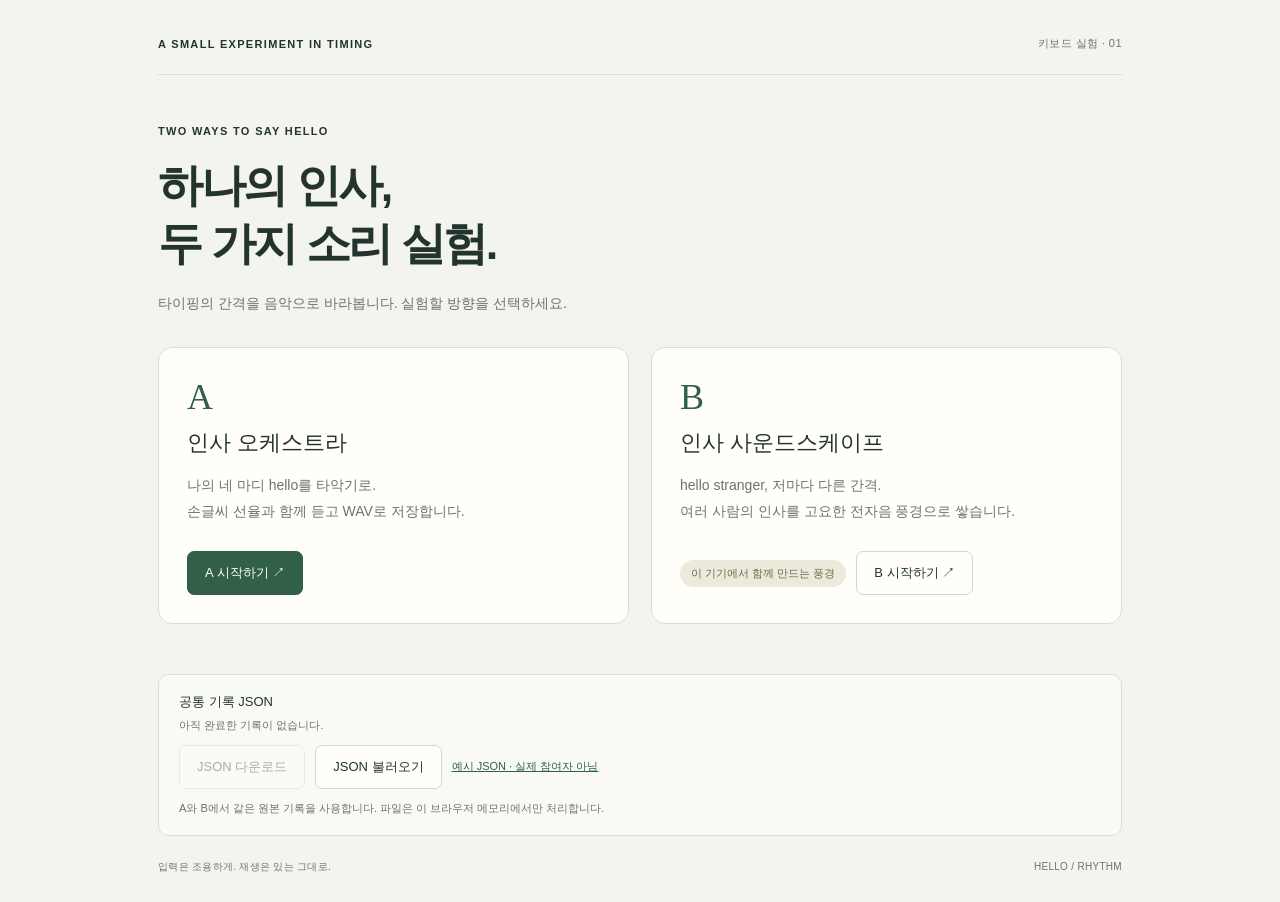
==== index.html @ 403a8f01 "feat: implement collective soundscape playback, visuals, and local collection" ====
<!doctype html>
<html lang="ko">
<head>
  <meta charset="utf-8">
  <meta name="viewport" content="width=device-width, initial-scale=1">
  <title>hello — 당신의 타이핑 리듬</title>
  <link rel="stylesheet" href="styles.css">
  <link rel="stylesheet" href="modes/soundscape.css">
  <script src="assets/drums/embedded.js" defer></script>
  <script src="common/typing.js" defer></script><script src="common/audio.js" defer></script><script src="common/recording.js" defer></script><script src="modes/orchestra-audio.js" defer></script>
  <script src="modes/orchestra-handwriting.js" defer></script>
  <script src="modes/orchestra-wav.js" defer></script><script src="modes/orchestra-data.js" defer></script>
  <script src="modes/orchestra.js" defer></script>
  <script src="modes/soundscape-data.js" defer></script>
  <script src="modes/soundscape-visual.js" defer></script>
  <script src="modes/soundscape-audio.js" defer></script>
  <script src="modes/soundscape.js" defer></script>
  <script src="app.js" defer></script>
</head>
<body>
  <main>
    <header><span class="eyebrow">A SMALL EXPERIMENT IN TIMING</span><span class="tag">키보드 실험 · 01</span></header>
    <nav id="mode-nav" hidden aria-label="실험 모드"><button id="nav-home" class="quiet">← 시작 화면</button><button id="nav-a">A · 인사 오케스트라</button><button id="nav-b">B · 인사 사운드스케이프</button></nav>
    <section id="mode-home" class="mode-home">
      <span class="eyebrow">TWO WAYS TO SAY HELLO</span>
      <h1>하나의 인사,<br>두 가지 소리 실험.</h1>
      <p>타이핑의 간격을 음악으로 바라봅니다. 실험할 방향을 선택하세요.</p>
      <div class="mode-cards">
        <article><span class="mode-letter">A</span><h2>인사 오케스트라</h2><p>나의 네 마디 hello를 타악기로.<br>손글씨 선율과 함께 듣고 WAV로 저장합니다.</p><button id="choose-a" class="primary">A 시작하기 ↗</button></article>
        <article><span class="mode-letter">B</span><h2>인사 사운드스케이프</h2><p>hello stranger, 저마다 다른 간격.<br>여러 사람의 인사를 고요한 전자음 풍경으로 쌓습니다.</p><span class="pending-badge">이 기기에서 함께 만드는 풍경</span><button id="choose-b">B 시작하기 ↗</button></article>
      </div>
    </section>
    <section class="record-tools" aria-label="공통 타이핑 기록 JSON">
      <div><strong>공통 기록 JSON</strong><span id="record-summary">아직 완료한 기록이 없습니다.</span></div>
      <div class="record-actions"><button id="save-json" disabled>JSON 다운로드</button><button id="load-json">JSON 불러오기</button><a href="examples/typing-example.json" download>예시 JSON · 실제 참여자 아님</a><input id="json-file" type="file" accept=".json,application/json" hidden></div>
      <p id="json-status" role="status">A와 B에서 같은 원본 기록을 사용합니다. 파일은 이 브라우저 메모리에서만 처리합니다.</p>
    </section>
    <div id="mode-a" hidden>
    <section class="intro">
      <h1>같은 hello,<br>당신만의 리듬.</h1>
      <p>hello → Enter를 네 번 입력해 주세요.<br>당신의 속도로 만든 네 마디를 이어 들어봅니다.</p>
    </section>
    <section class="experiment" aria-label="타이핑 리듬 기록과 재생">
      <div class="panel-top"><span>YOUR KEYSTROKES</span><span id="status" role="status">대기</span></div>
      <div id="input-zone" tabindex="-1" role="group" aria-label="hello 키보드 입력 영역" aria-describedby="hint feedback">
        <div id="word-scroll" tabindex="0" role="region" aria-label="타이핑 간격 시각화. 폭을 넘으면 좌우로 스크롤할 수 있습니다."><div id="letters" aria-label="0 / 4"><div class="bar-line"><span class="bar-number">01</span><div class="bar-word"><span class="letter">h</span><span class="letter">e</span><span class="letter">l</span><span class="letter">l</span><span class="letter">o</span></div></div><div class="bar-line"><span class="bar-number">02</span><div class="bar-word"><span class="letter">h</span><span class="letter">e</span><span class="letter">l</span><span class="letter">l</span><span class="letter">o</span></div></div><div class="bar-line"><span class="bar-number">03</span><div class="bar-word"><span class="letter">h</span><span class="letter">e</span><span class="letter">l</span><span class="letter">l</span><span class="letter">o</span></div></div><div class="bar-line"><span class="bar-number">04</span><div class="bar-word"><span class="letter">h</span><span class="letter">e</span><span class="letter">l</span><span class="letter">l</span><span class="letter">o</span></div></div></div></div>
        <span id="bar-progress" class="input-caption" role="status">1 / 4 마디 · 완료 0개</span>
        <span id="layout-caption" class="input-caption">입력 중에는 같은 간격으로, 네 마디 완료 후에는 당신의 간격으로.</span>
      </div>
      <p id="hint">영문 소문자 hello → Enter를 네 번 입력합니다. 각 마디의 o → Enter가 다음 마디까지의 간격이 됩니다.</p>
      <p id="feedback" aria-live="polite">준비되면 ‘입력 시작’을 눌러 주세요.</p>
      <div class="asset-info"><span id="sound-status" role="status">음원 준비 중…</span><button id="retry-sounds" hidden>음원 다시 불러오기</button><span id="font-status" role="status">폰트 준비 중…</span></div>
      <p class="instrument-key">h · 킥 <span>e · 스네어</span><span>l · 닫힌 하이햇</span><span>o · 톰</span></p>
      <div class="controls">
        <button id="start" class="primary">입력 시작 <span aria-hidden="true">↗</span></button>
        <button id="play" disabled>리듬만 듣기 <span aria-hidden="true">▷</span></button>
        <button id="add-handwriting" disabled>손글씨 선율 추가하기</button>
        <button id="stop" disabled>정지 <span aria-hidden="true">□</span></button>
        <button id="reset" class="quiet">다시 입력하기 <span aria-hidden="true">↺</span></button>
      </div>
      <section id="handwriting-panel" hidden aria-labelledby="handwriting-title">
        <div class="handwriting-heading"><h2 id="handwriting-title">손끝으로 그리는 선율</h2><button id="without-melody" class="quiet">선율 없이 돌아가기</button></div>
        <p class="handwriting-hint">위쪽은 높은 음, 아래쪽은 낮은 음입니다. 손글씨는 타이핑 리듬 길이에 맞춰 재생됩니다.</p>
        <canvas id="handwriting-canvas" aria-label="손글씨 입력 공간. 마우스나 터치패드로 드래그하세요.">손글씨 입력에는 Canvas를 지원하는 브라우저가 필요합니다.</canvas>
        <p id="handwriting-status" role="status">hello나 다른 인사말을 자유롭게 써 주세요. 문자 인식은 하지 않습니다.</p>
        <div class="handwriting-controls">
          <button id="finish-writing">쓰기 완료</button><button id="clear-writing">지우고 다시 쓰기</button>
          <button id="play-together" class="primary" disabled>함께 듣기 ▷</button><button id="stop-handwriting" disabled>정지 □</button>
          <label for="melody-volume">선율 음량 <input id="melody-volume" type="range" min="0" max="100" value="47"><output id="melody-volume-value" for="melody-volume">47%</output></label>
        </div>
      </section>
      <section id="export-panel" hidden aria-labelledby="export-title">
        <h2 id="export-title">WAV로 저장하기</h2>
        <p class="export-hint">44.1kHz · 16bit PCM WAV. 완료한 손글씨 선율이 있으면 함께 포함합니다. 다운로드 후 음악 생성 서비스에 직접 업로드하세요.</p>
        <div class="export-options">
          <div><button id="download-original" disabled>원본 WAV 다운로드</button><span id="original-estimate"></span></div>
          <div><button id="download-repeated" disabled>반복 WAV 다운로드</button><span id="repeated-estimate"></span></div>
        </div>
        <p id="export-status" role="status">입력 완료 후 WAV로 저장할 수 있습니다.</p>
      </section>
      <div id="results" hidden>
        <div class="result-heading"><span>마디별 입력 간격 · ms</span><span>네 마디 루프 <strong id="total"></strong></span></div>
        <div class="table-scroll"><table><thead><tr><th>마디</th><th>h → e</th><th>e → l</th><th>l → l</th><th>l → o</th><th>o → Enter</th><th>마디 길이</th></tr></thead><tbody id="bar-metrics"></tbody></table></div>
      </div>
    </section>
    </div>
    <section id="mode-b" hidden class="soundscape-entry" aria-labelledby="b-title">
      <span class="eyebrow">B / A COLLECTIVE GREETING</span><h1 id="b-title">인사 사운드스케이프</h1>
      <p>같은 인사, 서로 다른 간격. 한 사람씩 입력하고 풍경에 보태 주세요.<br>입력은 조용하게 기록합니다. 공백도 당신의 리듬입니다.</p>
      <section class="b-input-panel" aria-label="인사 입력">
        <div id="b-input-zone" tabindex="-1" role="group" aria-label="hello stranger 키보드 입력" aria-describedby="b-draft-status b-feedback"><div id="b-input-letters" aria-label="hello stranger">hello stranger</div></div>
        <p id="b-draft-status" role="status">영문 소문자 입력 모드로 준비해 주세요.</p>
        <div class="b-actions"><button id="b-input-start" class="primary">인사 입력하기</button><button id="b-reset">다시 입력하기</button><button id="b-submit" disabled>풍경에 보태기</button></div>
        <div id="b-preview" hidden aria-label="나의 입력 미리보기"></div>
      </section>
      <p id="b-feedback" role="status">한 기기에서 차례로 참여합니다. 최대 20개의 기록을 이 브라우저에 저장합니다.</p>
      <div class="b-toolbar">
        <div class="b-actions" aria-label="시각화 선택"><button id="b-spacing" aria-pressed="true">자간</button><button id="b-morse" aria-pressed="false">모스</button></div>
        <div class="b-actions"><button id="b-sound-start" class="primary" disabled>전체 듣기 · 사운드 시작</button><button id="b-stop" disabled>정지</button><label>마스터 음량 <input id="b-volume" type="range" min="0" max="1" step=".01" value=".5"></label><span id="b-playing" role="status">정지</span></div>
      </div>
      <div class="b-collection-heading"><h2 id="b-record-count">0 / 20개 기록</h2><span>오래된 인사도 풍경 안에 남습니다.</span></div>
      <ul id="b-records" aria-label="누적된 사람별 인사 기록"></ul>
      <div class="b-storage b-actions"><label>시험할 예시 수 <select id="b-example-count"><option>1</option><option>5</option><option selected>10</option><option>20</option></select></label><button id="b-examples">예시 기록 불러오기</button><button id="b-download" disabled>전체 기록 JSON 다운로드</button><button id="b-upload">전체 기록 JSON 불러오기</button><input id="b-json-file" type="file" accept=".json,application/json" hidden><button id="b-clear" class="quiet">전체 기록 삭제</button></div>
      <p class="handwriting-hint">예시는 실제 참여 기록이 아닙니다. JSON 불러오기는 기존 기록에 추가하며 같은 ID는 중복하지 않습니다.<br>새로고침 후 기록은 복원되며 소리는 자동 재생하지 않습니다. 모스는 정확한 문자 부호에 타이핑 간격을 더한 시각화입니다.</p>
    </section>
    <footer><span>입력은 조용하게. 재생은 있는 그대로.</span><span>HELLO / RHYTHM</span></footer>
  </main>
</body>
</html>
---- styles.css ----
@font-face { font-family: "Bodoni Moda"; src: url("assets/fonts/BodoniModa.ttf") format("truetype"); font-style: normal; font-weight: 400 900; font-display: swap; }
:root { color-scheme: light; --ink: #23342e; --muted: #69756e; --line: #d8dfd6; --green: #315f47; }
* { box-sizing: border-box; }
body { margin: 0; background: #f3f4ed; color: var(--ink); font-family: "Segoe UI", "Malgun Gothic", sans-serif; }
main { max-width: 1060px; margin: 0 auto; padding: 36px 48px 28px; }
[hidden] { display: none !important; }
.mode-home { padding: 46px 0 26px; }
.mode-home h1 { margin: 18px 0; }
.mode-home > p, .mode-cards p, .soundscape-entry p { color: var(--muted); font-size: 14px; line-height: 1.9; }
.mode-cards { display: grid; grid-template-columns: 1fr 1fr; gap: 22px; margin-top: 30px; }
.mode-cards article { background: #fffef9; border: 1px solid var(--line); border-radius: 14px; padding: 28px; }
.mode-letter { font-family: Georgia, serif; font-size: 36px; color: var(--green); }
.mode-cards h2 { margin: 10px 0; font-size: 22px; font-weight: 500; }
.mode-cards button { margin-top: 12px; }
.pending-badge { display: inline-block; background: #ece9dd; color: #726748; border-radius: 20px; padding: 6px 11px; font-size: 11px; margin-right: 10px; }
#mode-nav { margin-top: 20px; }
#mode-nav button { margin-right: 6px; }
#mode-nav [aria-current="page"] { background: var(--green); color: white; }
.record-tools { border: 1px solid var(--line); border-radius: 10px; padding: 17px 20px; margin-top: 24px; background: #f9faf4; }
.record-tools strong { font-size: 13px; font-weight: 500; }
#record-summary { display: block; font-size: 11px; color: var(--muted); margin-top: 7px; overflow-wrap: anywhere; }
.record-actions { display: flex; flex-wrap: wrap; align-items: center; gap: 10px; margin-top: 12px; }
.record-actions a { color: var(--green); font-size: 11px; }
#json-status { font-size: 11px; line-height: 1.7; color: var(--muted); margin: 10px 0 0; }
.soundscape-entry { padding: 44px 0; }
.soundscape-entry h1 { margin: 20px 0; font-size: 36px; }
.soundscape-entry h2 { font-size: 16px; font-weight: 500; margin-top: 30px; }
#b-records { padding-left: 20px; font-size: 12px; line-height: 2; overflow-wrap: anywhere; }
@media (max-width: 700px) { .mode-cards { grid-template-columns: 1fr; } }
header, footer { display: flex; justify-content: space-between; gap: 20px; align-items: center; }
header { padding-bottom: 23px; border-bottom: 1px solid var(--line); }
.eyebrow, .tag, footer { font-size: 11px; letter-spacing: .12em; }
.eyebrow { font-weight: 700; }.tag { color: var(--muted); letter-spacing: .04em; }
.intro { display: flex; align-items: flex-end; justify-content: space-between; gap: 30px; padding: 39px 0 32px; }
h1 { font-size: clamp(32px, 4vw, 45px); line-height: 1.28; letter-spacing: -.055em; margin: 0; font-weight: 650; }
.intro p { color: var(--muted); font-size: 14px; line-height: 1.9; margin: 0 0 3px; }
.experiment { background: #fffef9; border: 1px solid var(--line); border-radius: 15px; padding: 25px 32px; box-shadow: 0 8px 30px #26362905; }
.panel-top { display: flex; justify-content: space-between; align-items: center; font-size: 10px; letter-spacing: .13em; color: var(--muted); }
#status { font-size: 12px; letter-spacing: 0; color: var(--green); padding: 6px 12px; border-radius: 30px; background: #eaf0e6; }
#input-zone { text-align: center; border: 1px solid transparent; border-radius: 10px; padding: 22px 0 18px; margin: 12px 0; }
#input-zone:focus { outline: 2px solid #60886a; outline-offset: 3px; }
#word-scroll { max-width: 100%; overflow-x: auto; padding: 0 5px 12px; scrollbar-color: #a7b7a1 transparent; }
#word-scroll:focus-visible { outline: 1px solid #60886a; outline-offset: -1px; }
#letters { width: max-content; margin: 0 auto; padding: 4px 0; }
.bar-line { display: flex; align-items: center; gap: 24px; }
.bar-number { font-size: 10px; color: var(--muted); width: 20px; flex: 0 0 auto; }
.bar-word { display: flex; align-items: baseline; }
#letters .letter { font-family: "Bodoni Moda", Georgia, "Times New Roman", serif; font-size: 76px; font-weight: 500; font-optical-sizing: none; font-variation-settings: "opsz" 96; font-synthesis: none; line-height: 1.25; flex: 0 0 auto; color: #c8cec3; }
#letters .letter.recorded { color: var(--green); }
#letters .letter.sounding { color: #bb4d27; }
.table-scroll { overflow-x: auto; margin-top: 12px; }
table { border-collapse: collapse; width: 100%; min-width: 580px; font-size: 12px; font-variant-numeric: tabular-nums; }
th, td { text-align: right; padding: 9px 10px; border-bottom: 1px solid var(--line); }
th { color: var(--muted); font-size: 10px; font-weight: 500; }
th:first-child, td:first-child { text-align: left; }
.asset-info { display: flex; justify-content: center; align-items: center; flex-wrap: wrap; gap: 12px; font-size: 11px; color: var(--muted); margin: 13px 0; overflow-wrap: anywhere; }
.asset-info button { padding: 5px 9px; font-size: 11px; }
.instrument-key { margin: 18px 0 0; text-align: center; font-size: 11px; color: var(--muted); }
.instrument-key span { margin-left: 18px; }
.input-caption { display: block; margin-top: 20px; font-size: 11px; color: var(--muted); letter-spacing: .09em; }
#hint, #feedback { text-align: center; font-size: 12px; line-height: 1.6; margin: 6px 0; }
#hint { color: var(--muted); }#feedback { min-height: 20px; color: var(--green); }
.controls { display: flex; justify-content: center; gap: 9px; margin-top: 22px; }
button { border: 1px solid #cfd8cc; background: #fffef9; color: var(--ink); border-radius: 7px; padding: 12px 17px; font: inherit; font-size: 13px; cursor: pointer; }
button span { margin-left: 12px; }button.primary { background: var(--green); color: white; border-color: var(--green); }
button.quiet { border-color: transparent; color: var(--muted); }
button:hover:enabled { filter: brightness(.94); }button:disabled { opacity: .38; cursor: default; }
button:focus-visible { outline: 2px solid #60886a; outline-offset: 3px; }
#handwriting-panel { border-top: 1px solid var(--line); margin-top: 24px; padding-top: 18px; }
.handwriting-heading { display: flex; justify-content: space-between; align-items: center; gap: 16px; }
.handwriting-heading h2 { font-size: 18px; font-weight: 500; margin: 0; }
.handwriting-hint, #handwriting-status { font-size: 12px; color: var(--muted); line-height: 1.7; }
#handwriting-status { min-height: 22px; color: var(--green); }
#handwriting-canvas { display: block; width: 100%; height: 300px; background: #f7f8f1; border: 1px solid var(--line); border-radius: 8px; touch-action: none; cursor: crosshair; }
.handwriting-controls { display: flex; align-items: center; flex-wrap: wrap; gap: 10px; }
.handwriting-controls label { display: flex; align-items: center; gap: 8px; font-size: 12px; color: var(--muted); }
#melody-volume { width: 100px; accent-color: var(--green); }
#export-panel { border-top: 1px solid var(--line); margin-top: 24px; padding-top: 18px; }
#export-panel h2 { font-size: 18px; font-weight: 500; margin: 0; }
.export-hint, #export-status { font-size: 12px; line-height: 1.7; color: var(--muted); }
.export-options { display: flex; flex-wrap: wrap; gap: 20px; margin-top: 15px; }
.export-options > div { flex: 1; min-width: 250px; }
.export-options span { display: block; font-size: 11px; line-height: 1.8; color: var(--muted); margin-top: 9px; }
#results { border-top: 1px solid var(--line); margin-top: 27px; padding-top: 19px; }
.result-heading { display: flex; justify-content: space-between; font-size: 11px; color: var(--muted); }
.metrics { display: grid; grid-template-columns: repeat(4, 1fr) 1.5fr 1.3fr; margin-top: 16px; }
.metrics > div { border-right: 1px solid var(--line); padding-left: 20px; }.metrics > div:first-child { padding-left: 0; }.metrics > div:last-child { border: 0; }
.metrics span { display: block; color: var(--muted); font-size: 11px; }.metrics strong { display: block; margin-top: 7px; font-size: 19px; font-weight: 500; font-variant-numeric: tabular-nums; }
.metrics strong small { font-size: 10px; color: var(--muted); margin-left: 3px; }
footer { margin-top: 24px; color: var(--muted); font-size: 10px; letter-spacing: .03em; }
@media (max-width: 700px) { main { padding: 24px 20px; }.intro { display: block; }.intro p { margin-top: 20px; }.experiment { padding: 20px 16px; }.controls { flex-wrap: wrap; }.metrics > div { padding-left: 9px; }.metrics strong { font-size: 14px; }.tag { display: none; } }
---- modes/soundscape.css ----
.soundscape-entry > p { line-height:1.9; }
.b-input-panel { background:#fffef9; border:1px solid var(--line); border-radius:14px; padding:28px; margin-top:34px; }
#b-input-zone { overflow-x:auto; padding:26px 8px; border-radius:6px; }
#b-input-zone:focus { outline:1px solid #779383; outline-offset:4px; }
#b-input-letters { white-space:nowrap; font-family:'Bodoni Moda',Georgia,serif; font-size:50px; color:#9a9e96; letter-spacing:3px; width:max-content; }
#b-input-letters .b-entered { color:var(--green); }
#b-draft-status, #b-feedback { font-size:12px; line-height:1.8; }
#b-feedback { min-height:24px; color:var(--green); margin:20px 0 30px; }
.b-actions { display:flex; align-items:center; flex-wrap:wrap; gap:9px; }
.b-actions label { display:flex; align-items:center; gap:10px; font-size:12px; color:var(--muted); }
.b-actions input[type=range] { width:90px; accent-color:var(--green); }
.b-actions select { padding:7px; font:inherit; border:1px solid var(--line); border-radius:5px; background:#fffef9; }
.b-toolbar { display:flex; justify-content:space-between; gap:18px; flex-wrap:wrap; padding:24px 0; border-top:1px solid var(--line); border-bottom:1px solid var(--line); }
.b-actions button[aria-pressed=true] { background:var(--green);color:#fff; }
#b-playing { color:var(--muted);font-size:12px; }
.b-collection-heading { display:flex;align-items:center;justify-content:space-between;gap:15px;margin:26px 0 12px; }
.b-collection-heading h2 { font-size:18px;font-weight:500; }
.b-collection-heading > span { font-size:11px;color:var(--muted); }
#b-records { list-style:none;padding:0;margin:0;border-radius:12px;overflow:hidden;background:#fffef9;border:1px solid var(--line); }
#b-records:empty { min-height:80px; }
.b-record { padding:20px 24px;border-bottom:1px solid var(--line); }
.b-record:last-child { border:0; }
.b-record-heading { display:flex;align-items:center;gap:10px;color:var(--muted);font-size:11px;margin-bottom:12px; }
.b-record-heading > span { flex:1; }
.b-record-heading button { font-size:11px;padding:6px 9px;background:transparent; }
.b-phrase { display:flex;align-items:center;overflow-x:auto;white-space:nowrap;padding:15px 0 24px; }
.b-phrase > span { flex-shrink:0; }
.b-spacing { font:500 42px/1.4 'Bodoni Moda',Georgia,serif;font-optical-sizing:none;font-variation-settings:'opsz' 96; }
.b-letter { opacity:var(--age-opacity,1);color:var(--green); }
.b-space { display:inline-block;width:.28em; }
.b-sounding { opacity:1!important;color:#c67f26!important; }
.b-storage { margin-top:26px; }
#b-preview { margin-top:20px;padding:0 12px;overflow-x:auto; }
#b-preview:has(.b-morse), #b-records.morse-view { background:#101413;color:#fff; }
.morse-view .b-record { border-color:#343b37; }
.morse-view .b-record-heading { color:#becac1; }
.morse-view button { color:#e5eee7;border-color:#58645c; }
.b-morse-group { display:inline-flex;align-items:center;gap:var(--morse-unit);opacity:var(--age-opacity,1);height:28px; }
.b-morse-group i { display:block;height:5px;background:#fff;border-radius:3px; }
.b-morse-group .dot { width:var(--morse-unit); }.b-morse-group .dash { width:calc(var(--morse-unit) * 3); }
.b-morse-group.b-sounding i { background:#e9bd75; }
@media(max-width:700px) { .b-input-panel{padding:16px;}#b-input-letters{font-size:34px;}.b-record{padding:15px;}.b-record-heading{flex-wrap:wrap;} }
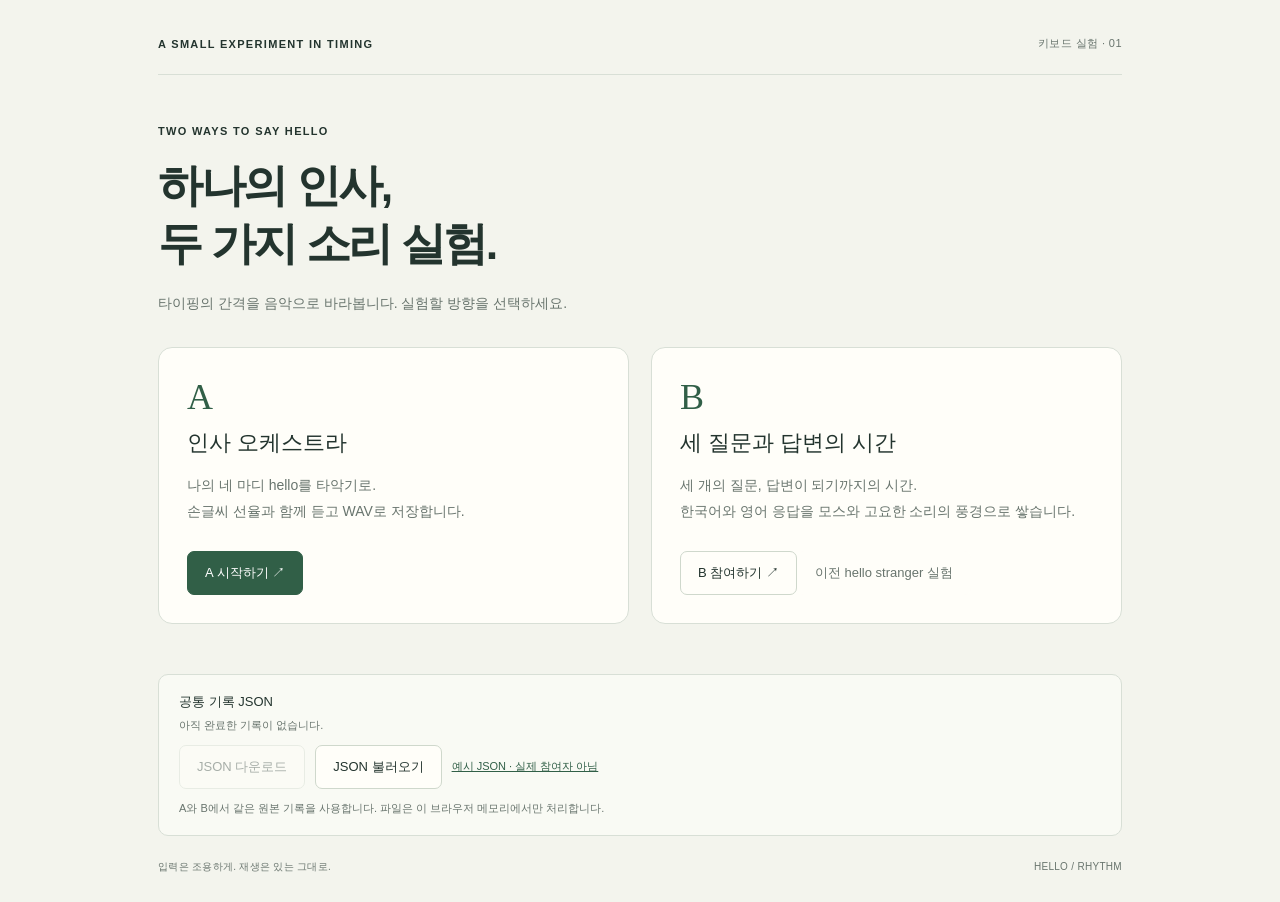
==== commit 7e2755b5: "feat: build three-question audience experience with collective Morse playback" ====
--- a/index.html
+++ b/index.html
@@ -6,6 +6,7 @@
   <title>hello — 당신의 타이핑 리듬</title>
   <link rel="stylesheet" href="styles.css">
   <link rel="stylesheet" href="modes/soundscape.css">
+  <link rel="stylesheet" href="modes/questions/style.css">
   <script src="assets/drums/embedded.js" defer></script>
   <script src="common/typing.js" defer></script><script src="common/audio.js" defer></script><script src="common/recording.js" defer></script><script src="modes/orchestra-audio.js" defer></script>
   <script src="modes/orchestra-handwriting.js" defer></script>
@@ -15,19 +16,27 @@
   <script src="modes/soundscape-visual.js" defer></script>
   <script src="modes/soundscape-audio.js" defer></script>
   <script src="modes/soundscape.js" defer></script>
+  <script src="modes/questions/config.js" defer></script>
+  <script src="modes/questions/input.js" defer></script>
+  <script src="modes/questions/morse.js" defer></script>
+  <script src="modes/questions/data.js" defer></script>
+  <script src="modes/questions/examples.js" defer></script>
+  <script src="modes/questions/audio.js" defer></script>
+  <script src="modes/questions/visual.js" defer></script>
+  <script src="modes/questions/controller.js" defer></script>
   <script src="app.js" defer></script>
 </head>
 <body>
   <main>
     <header><span class="eyebrow">A SMALL EXPERIMENT IN TIMING</span><span class="tag">키보드 실험 · 01</span></header>
-    <nav id="mode-nav" hidden aria-label="실험 모드"><button id="nav-home" class="quiet">← 시작 화면</button><button id="nav-a">A · 인사 오케스트라</button><button id="nav-b">B · 인사 사운드스케이프</button></nav>
+    <nav id="mode-nav" hidden aria-label="실험 모드"><button id="nav-home" class="quiet">← 시작 화면</button><button id="nav-a">A · 인사 오케스트라</button><button id="nav-b">B · 세 질문과 답변의 시간</button><button id="nav-b-legacy" class="quiet">이전 B 실험</button></nav>
     <section id="mode-home" class="mode-home">
       <span class="eyebrow">TWO WAYS TO SAY HELLO</span>
       <h1>하나의 인사,<br>두 가지 소리 실험.</h1>
       <p>타이핑의 간격을 음악으로 바라봅니다. 실험할 방향을 선택하세요.</p>
       <div class="mode-cards">
         <article><span class="mode-letter">A</span><h2>인사 오케스트라</h2><p>나의 네 마디 hello를 타악기로.<br>손글씨 선율과 함께 듣고 WAV로 저장합니다.</p><button id="choose-a" class="primary">A 시작하기 ↗</button></article>
-        <article><span class="mode-letter">B</span><h2>인사 사운드스케이프</h2><p>hello stranger, 저마다 다른 간격.<br>여러 사람의 인사를 고요한 전자음 풍경으로 쌓습니다.</p><span class="pending-badge">이 기기에서 함께 만드는 풍경</span><button id="choose-b">B 시작하기 ↗</button></article>
+        <article><span class="mode-letter">B</span><h2>세 질문과 답변의 시간</h2><p>세 개의 질문, 답변이 되기까지의 시간.<br>한국어와 영어 응답을 모스와 고요한 소리의 풍경으로 쌓습니다.</p><button id="choose-b">B 참여하기 ↗</button><button id="choose-b-legacy" class="quiet">이전 hello stranger 실험</button></article>
       </div>
     </section>
     <section class="record-tools" aria-label="공통 타이핑 기록 JSON">
@@ -84,7 +93,52 @@
       </div>
     </section>
     </div>
-    <section id="mode-b" hidden class="soundscape-entry" aria-labelledby="b-title">
+    <section id="mode-b" hidden aria-labelledby="q-title">
+      <div class="q-mode-heading"><span class="q-eyebrow">B / THREE QUESTIONS, YOUR TIME</span><h1 id="q-title">세 질문과 답변의 시간</h1><button id="q-cancel" hidden>체험 취소</button></div>
+      <section id="q-waiting" class="q-centered">
+        <p class="q-lead">어떤 답은 바로 떠오르고,<br>어떤 답은 시간이 필요합니다.</p>
+        <p>세 개의 질문에 답하고, 응답이 되기까지의 시간을 남깁니다.</p>
+        <div class="q-actions"><button id="q-begin" class="q-primary">참여 시작</button></div>
+      </section>
+      <section id="q-intro" hidden class="q-centered">
+        <h2>당신의 시간에 답해 주세요.</h2>
+        <p>한국어 또는 영어로 짧게 답할 수 있습니다.<br>정답이나 권장 답변 속도는 없습니다. 실제 이름을 쓸 필요도 없습니다.</p>
+        <p>질문은 하나씩 열립니다. 답변 중에는 소리나 변환 결과가 나오지 않습니다.<br>수정하고, 멈추고, 생각해도 괜찮습니다. 준비가 되면 직접 제출해 주세요.</p>
+        <p class="q-small">완료 후 합류한 응답과 입력·수정 시각은 이 브라우저에 저장됩니다.<br>모스는 암호화가 아니며 익명화나 비밀 보장을 뜻하지 않습니다.</p>
+        <button id="q-intro-start" class="q-primary">첫 질문 보기</button>
+      </section>
+      <section id="q-question" hidden class="q-centered q-writing">
+        <span id="q-number" class="q-eyebrow">1 / 3</span>
+        <h2 id="q-prompt-ko"></h2><p id="q-prompt-en" lang="en"></p>
+        <label for="q-answer" class="q-answer-label">짧은 답변 · 한국어 / English</label>
+        <textarea id="q-answer" rows="3" maxlength="240" autocomplete="off" autocapitalize="off" spellcheck="false" aria-describedby="q-input-note q-feedback"></textarea>
+        <p id="q-input-note" class="q-small">직접 타이핑해 주세요. 삭제와 수정이 가능합니다. 최대 120자이며 시간 제한은 없습니다.</p>
+        <button id="q-submit" class="q-primary">다음 질문</button>
+      </section>
+      <section id="q-results" hidden>
+        <div class="q-result-toolbar">
+          <span id="q-count"></span><div class="q-actions"><button id="q-own-listen">내 응답 듣기</button><button id="q-join">풍경에 합류하기</button><button id="q-join-listen" class="q-primary">모두의 응답과 함께 듣기</button><button id="q-next-visitor">다음 관객 시작</button></div>
+        </div>
+        <div class="q-presentation-controls">
+          <label>비교 <select id="q-person"><option value="all">여러 관객 · 같은 질문 비교</option></select></label>
+          <label>시간축 <select id="q-axis"><option value="morse">모스 변환 결과</option><option value="original">원본 시간축</option></select></label>
+          <label>공통 속도 <select id="q-speed"><option value=".5">0.5×</option><option selected value="1">1×</option><option value="2">2×</option><option value="4">4×</option></select></label><span id="q-rate">모든 질문 1×</span>
+          <label>음량 <input id="q-volume" type="range" min="0" max="1" step=".01" value=".65"></label>
+          <label><input id="q-follow" type="checkbox" checked>재생 위치 따라가기</label>
+          <button id="q-play-all">Q1 → Q2 → Q3 듣기</button><button id="q-stop" disabled>정지</button><span id="q-audio-status" role="status">정지</span>
+        </div>
+        <p class="q-small">같은 질문의 시작을 맞춥니다. 부호를 읽는 시간에 실제 침묵을 더한 변환이며 원본 타이핑의 실시간 복제는 아닙니다.<br>원본 시간축의 빗금은 포커스 이탈입니다. 미지원 문자는 ◇로 남깁니다. 긴 행은 가로로 이동할 수 있습니다.</p>
+        <div id="q-board" aria-label="Q1 Q2 Q3 응답의 시간과 모스"></div><div id="q-own-details"></div>
+      </section>
+      <p id="q-feedback" role="status">한국어 또는 영어로, 당신의 시간에 답해 주세요.</p>
+      <details id="q-tools"><summary>발표 · 운영 도구</summary>
+        <div class="q-actions"><button id="q-open-landscape">운영: 누적 풍경 보기</button><button id="q-load-examples">발표용 합성 예시 6명 불러오기</button><button id="q-remove-examples">합성 예시만 제거</button><button id="q-download">질문 기록 JSON 다운로드</button><button id="q-upload">질문 기록 JSON 불러오기</button><input id="q-file" type="file" accept=".json,application/json" hidden><button id="q-clear">질문 기록 전체 삭제</button></div>
+        <label><input id="q-show-original" type="checkbox">운영자 확인: 원문을 누적 화면에 표시</label>
+        <p class="q-small">합성 예시의 대기와 멈춤은 설명을 위한 시나리오이며 실제 관객의 일반적 패턴을 주장하지 않습니다.<br>예시에는 Q1에 오래 멈추거나 Q3에 빠르게 답한 경우도 포함합니다. 이전 B 자료는 상단 ‘이전 B 실험’에서 열 수 있습니다.</p>
+      </details>
+    </section>
+    <section id="mode-b-legacy" hidden class="soundscape-entry" aria-labelledby="b-title">
+      <aside class="b-sidebar">
       <span class="eyebrow">B / A COLLECTIVE GREETING</span><h1 id="b-title">인사 사운드스케이프</h1>
       <p>같은 인사, 서로 다른 간격. 한 사람씩 입력하고 풍경에 보태 주세요.<br>입력은 조용하게 기록합니다. 공백도 당신의 리듬입니다.</p>
       <section class="b-input-panel" aria-label="인사 입력">
@@ -94,14 +148,29 @@
         <div id="b-preview" hidden aria-label="나의 입력 미리보기"></div>
       </section>
       <p id="b-feedback" role="status">한 기기에서 차례로 참여합니다. 최대 20개의 기록을 이 브라우저에 저장합니다.</p>
+      <section class="b-random-panel" aria-labelledby="b-example-title">
+        <h2 id="b-example-title">같은 문장으로 실험하기</h2>
+        <p>같은 hello stranger를 서로 다른 간격으로 입력한 합성 트랙을 추가합니다.</p>
+        <div class="b-actions"><label>예시 트랙 수 <select id="b-example-count"><option>1</option><option>5</option><option selected>10</option><option>20</option></select></label><button id="b-examples">hello stranger 예시 추가</button></div>
+      </section>
+      <section class="b-random-panel" aria-labelledby="b-random-title">
+        <h2 id="b-random-title">다른 문장으로 실험하기</h2>
+        <p>영문 문장과 타이핑 간격을 임의로 만듭니다. 실제 참여자가 아닌 합성 테스트입니다.</p>
+        <div class="b-actions"><label>추가할 트랙 <select id="b-random-count"><option>1</option><option selected>5</option><option>10</option><option>20</option></select></label><button id="b-random-tests">임의 문장 · 리듬 추가</button><button id="b-clear-random" class="quiet">임의 테스트만 삭제</button></div>
+      </section>
+      <details class="b-tools"><summary>JSON · 기록 관리</summary>
+      <div class="b-storage b-actions"><button id="b-download" disabled>전체 기록 JSON 다운로드</button><button id="b-upload">전체 기록 JSON 불러오기</button><input id="b-json-file" type="file" accept=".json,application/json" hidden><button id="b-clear" class="quiet">전체 기록 삭제</button></div>
+      <p class="handwriting-hint">예시는 실제 참여 기록이 아닙니다. JSON 불러오기는 기존 기록에 추가하며 같은 ID는 중복하지 않습니다.<br>새로고침 후 기록은 복원되며 소리는 자동 재생하지 않습니다. 모스는 정확한 문자 부호에 타이핑 간격을 더한 시각화입니다.</p>
+      </details>
+      </aside>
+      <div class="b-stage">
       <div class="b-toolbar">
         <div class="b-actions" aria-label="시각화 선택"><button id="b-spacing" aria-pressed="true">자간</button><button id="b-morse" aria-pressed="false">모스</button></div>
-        <div class="b-actions"><button id="b-sound-start" class="primary" disabled>전체 듣기 · 사운드 시작</button><button id="b-stop" disabled>정지</button><label>마스터 음량 <input id="b-volume" type="range" min="0" max="1" step=".01" value=".5"></label><span id="b-playing" role="status">정지</span></div>
+        <div class="b-actions"><button id="b-sound-start" class="primary" disabled>전체 듣기 · 사운드 시작</button><button id="b-stop" disabled>정지</button><label>마스터 음량 <input id="b-volume" type="range" min="0" max="1" step=".01" value=".65"></label><span id="b-playing" role="status">정지</span></div>
       </div>
       <div class="b-collection-heading"><h2 id="b-record-count">0 / 20개 기록</h2><span>오래된 인사도 풍경 안에 남습니다.</span></div>
       <ul id="b-records" aria-label="누적된 사람별 인사 기록"></ul>
-      <div class="b-storage b-actions"><label>시험할 예시 수 <select id="b-example-count"><option>1</option><option>5</option><option selected>10</option><option>20</option></select></label><button id="b-examples">예시 기록 불러오기</button><button id="b-download" disabled>전체 기록 JSON 다운로드</button><button id="b-upload">전체 기록 JSON 불러오기</button><input id="b-json-file" type="file" accept=".json,application/json" hidden><button id="b-clear" class="quiet">전체 기록 삭제</button></div>
-      <p class="handwriting-hint">예시는 실제 참여 기록이 아닙니다. JSON 불러오기는 기존 기록에 추가하며 같은 ID는 중복하지 않습니다.<br>새로고침 후 기록은 복원되며 소리는 자동 재생하지 않습니다. 모스는 정확한 문자 부호에 타이핑 간격을 더한 시각화입니다.</p>
+      </div>
     </section>
     <footer><span>입력은 조용하게. 재생은 있는 그대로.</span><span>HELLO / RHYTHM</span></footer>
   </main>
--- a/modes/soundscape.css
+++ b/modes/soundscape.css
@@ -40,3 +40,52 @@
 .b-morse-group .dot { width:var(--morse-unit); }.b-morse-group .dash { width:calc(var(--morse-unit) * 3); }
 .b-morse-group.b-sounding i { background:#e9bd75; }
 @media(max-width:700px) { .b-input-panel{padding:16px;}#b-input-letters{font-size:34px;}.b-record{padding:15px;}.b-record-heading{flex-wrap:wrap;} }
+.b-tools { margin-top:22px; font-size:12px; }
+.b-random-panel { border-top:1px solid var(--line); padding-top:14px; margin-top:20px; }
+.b-random-panel h2 { font-size:14px; margin:0 0 8px; }
+.b-random-panel p { font-size:11px; line-height:1.7; margin:0 0 12px; }
+.b-random-panel button { padding:8px 10px; font-size:11px; }
+.b-tools summary { cursor:pointer; color:var(--green); padding:10px 0; }
+.b-stage { min-width:0; }
+.b-track-sounding { box-shadow:inset 3px 0 #c67f26; }
+.b-track-sounding .b-record-heading > span { color:#ac6513; }
+@media(min-width:960px) {
+  body.soundscape-open { overflow:hidden; }
+  body.soundscape-open main { max-width:none; height:100dvh; padding:16px 24px; display:flex; flex-direction:column; gap:18px; }
+  body.soundscape-open main > header, body.soundscape-open main > footer { display:none; }
+  body.soundscape-open #mode-nav { margin:0; flex-shrink:0; }
+  body.soundscape-open #mode-nav button { padding:8px 13px; }
+  body.soundscape-open #mode-b-legacy { display:grid; grid-template-columns:240px minmax(0,1fr); gap:26px; flex:1; min-height:0; padding:0; }
+  .b-sidebar { overflow-y:auto; min-height:0; padding:10px 6px 16px 0; }
+  .b-sidebar .eyebrow { font-size:9px; }
+  .b-sidebar #b-title { font-size:22px; line-height:1.4; margin:12px 0; }
+  .b-sidebar > p { font-size:12px; }
+  .b-sidebar .b-input-panel { padding:14px; margin-top:22px; }
+  .b-sidebar #b-input-zone { padding:12px 0; }
+  .b-sidebar #b-input-letters { font-size:25px; letter-spacing:1px; }
+  .b-sidebar .b-input-panel button { font-size:10px; padding:8px; }
+  .b-sidebar #b-preview { margin-top:10px; padding:0; }
+  .b-sidebar #b-feedback { font-size:11px; margin:16px 0; }
+  .b-sidebar .b-storage { margin-top:10px; }
+  .b-sidebar .b-storage button { font-size:11px; padding:8px 10px; }
+  .b-sidebar .handwriting-hint { font-size:10px; }
+  .b-stage { display:grid; grid-template-rows:auto auto minmax(0,1fr); min-height:0; }
+  .b-toolbar { padding:8px 0 14px; border-top:0; gap:10px; }
+  .b-toolbar button { padding:9px 12px; font-size:12px; }
+  .b-toolbar .b-actions { gap:7px; }
+  #b-playing { font-size:10px; }
+  .b-collection-heading { margin:12px 0; }
+  .b-collection-heading #b-record-count { margin:0; font-size:14px; }
+  .b-collection-heading > span { font-size:10px; }
+  #b-records { display:grid; grid-template-rows:repeat(var(--track-count,1),minmax(0,1fr)); min-height:0; }
+  #b-records:empty { min-height:0; }
+  .b-record { display:grid; grid-template-columns:116px minmax(0,1fr) 25px 25px; align-items:center; gap:8px; min-height:0; padding:0 12px; }
+  .b-record-heading { display:contents; }
+  .b-record-heading > span { grid-column:1; grid-row:1; overflow:hidden; text-overflow:ellipsis; white-space:nowrap; font-size:10px; }
+  .b-record-heading button { padding:0; width:25px; height:22px; font-size:11px; }
+  .b-record-heading button:nth-child(2) { grid-column:3; grid-row:1; }
+  .b-record-heading button:last-child { grid-column:4; grid-row:1; }
+  #b-records .b-phrase { grid-column:2; grid-row:1; min-width:0; height:100%; padding:0; scrollbar-width:thin; overflow-y:hidden; }
+  #b-records .b-spacing { font-size:clamp(12px,calc((100dvh - 180px) / var(--track-count) * .65),28px); line-height:1.15; }
+  #b-records .b-morse-group { height:16px; }
+}
--- a/modes/questions/style.css
+++ b/modes/questions/style.css
@@ -0,0 +1,73 @@
+body.questions-open {background:#0c0e0d;color:#f1f2ed;color-scheme:dark;}
+body.questions-open main {max-width:none;padding:20px 32px;}
+body.questions-open main > header,body.questions-open main > footer {display:none;}
+body.questions-open #mode-nav {margin:0 0 30px;}
+body.questions-open #mode-nav button {background:transparent;color:#aab6af;border-color:#343e37;font-size:12px;}
+body.questions-open #mode-nav [aria-current=page] {background:#e9eee7;color:#15211a;border-color:#e9eee7;}
+#mode-b {min-height:calc(100dvh - 110px);font-family:'Segoe UI','Malgun Gothic',sans-serif;}
+#mode-b button,#mode-b select {background:#141a16;color:#e2e9e3;border:1px solid #3b493e;font:inherit;font-size:12px;padding:10px 15px;border-radius:5px;}
+#mode-b button.q-primary {background:#e4eae2;color:#17231b;border-color:#e4eae2;}
+#mode-b button:hover:enabled {background:#304135;color:white;}
+#mode-b button:focus-visible,#mode-b select:focus-visible {outline:2px solid #b3ccba;outline-offset:3px;}
+.q-mode-heading {display:flex;align-items:center;gap:20px;border-bottom:1px solid #2d3530;padding-bottom:18px;}
+.q-eyebrow {font-size:10px;letter-spacing:.18em;color:#a7b5ac;}
+.q-mode-heading h1 {font-size:20px;font-weight:400;margin:0;flex:1;}
+.q-actions {display:flex;gap:8px;align-items:center;flex-wrap:wrap;}
+.q-centered {max-width:760px;margin:0 auto;padding:70px 0 40px;line-height:2;}
+.q-centered h2 {font-size:30px;line-height:1.6;font-weight:400;}
+.q-centered p {font-size:15px;color:#c1cbc3;}
+.q-centered .q-lead {font-size:38px;line-height:1.7;letter-spacing:-.025em;color:#f1f2ed;margin:12px 0 30px;}
+.q-centered .q-actions {margin-top:36px;}
+#q-intro .q-primary {margin-top:28px;}
+.q-writing {padding-top:54px;}
+#q-prompt-ko {margin:24px 0 10px;}
+#q-prompt-en {margin:0 0 34px;font-family:Georgia,serif;color:#a7b5ac;font-size:20px;}
+.q-answer-label {display:block;font-size:11px;color:#9ead9f;margin-bottom:12px;}
+#q-answer {width:100%;min-height:145px;resize:vertical;background:#111613;color:#fff;border:1px solid #687c6b;border-radius:5px;padding:20px;font:22px/1.8 'Segoe UI','Malgun Gothic',sans-serif;}
+#q-answer:focus {outline:1px solid #a3bba8;outline-offset:3px;}
+#mode-b .q-small {font-size:11px;color:#9eaca3;line-height:1.8;}
+#q-feedback {color:#c2d6c8;font-size:12px;line-height:1.9;min-height:24px;margin:24px 0;}
+#q-tools {border-top:1px solid #303a33;padding:16px 0;font-size:12px;}
+#q-tools summary,.q-review-details summary {cursor:pointer;color:#c4d5c8;}
+#q-tools .q-actions {margin:20px 0;}
+#q-tools > label {display:block;margin-top:16px;}
+#q-results {padding-top:24px;}
+.q-result-toolbar {display:flex;gap:20px;justify-content:space-between;align-items:center;margin-bottom:20px;}
+#q-count {font-size:12px;color:#a6b9ac;}
+.q-presentation-controls {display:flex;gap:12px;align-items:center;flex-wrap:wrap;border-top:1px solid #303a33;border-bottom:1px solid #303a33;padding:14px 0;}
+.q-presentation-controls label {font-size:11px;color:#b1beb4;display:flex;align-items:center;gap:6px;}
+.q-presentation-controls #q-volume {width:90px;accent-color:#9fbaa8;}
+.q-presentation-controls #q-rate,.q-presentation-controls #q-audio-status {font-size:11px;color:#a6b9ac;}
+#q-board {display:grid;grid-template-columns:repeat(3,minmax(0,1fr));gap:18px;margin-top:24px;}
+.q-question-column {border:1px solid #303932;border-radius:6px;overflow:hidden;min-width:0;background:#0e120f;}
+.q-column-heading {display:grid;grid-template-columns:auto 1fr;align-items:center;gap:12px;padding:16px;min-height:124px;border-bottom:1px solid #303932;}
+.q-column-heading strong {font:24px Georgia,serif;color:#d8e4da;}
+.q-column-heading h2 {font-size:13px;font-weight:400;line-height:1.7;margin:0;}
+.q-column-heading button {grid-column:2;justify-self:start;}
+.q-group-playing {border-color:#b4c8b9;}
+.q-question-rows {min-height:120px;}
+.q-row {display:grid;grid-template-columns:58px minmax(0,1fr);gap:10px;align-items:center;padding:10px 12px;border-bottom:1px solid #252d27;min-height:54px;}
+.q-row:last-child {border-bottom:0;}
+.q-row-label {font-size:10px;color:#94a79a;white-space:nowrap;}
+.q-current {animation:q-arrive 2.5s ease-out 1;}
+@keyframes q-arrive {from{background:#253b2d;box-shadow:inset 2px 0 #bad7c1;}to{background:#0e120f;box-shadow:inset 2px 0 transparent;}}
+.q-row-scroll {overflow-x:auto;overflow-y:hidden;scrollbar-width:thin;min-width:0;height:30px;}
+.q-track {position:relative;height:22px;border-bottom:1px solid #27332a;}
+.q-segment {position:absolute;height:4px;top:8px;display:block;}
+.q-tone {background:#f8faf6;border-radius:3px;}
+.q-unsupported {color:#f1ce9d;font-size:12px;line-height:12px;top:3px;}
+.q-word-boundary {border-bottom:1px dashed #667a6b;top:12px;}
+.q-jamo-boundary {border-left:1px solid #3d5143;height:7px;top:6px;}
+.q-original-point {position:absolute;top:5px;width:2px;height:11px;background:#dfe9df;}
+.q-focus-band {position:absolute;top:0;height:21px;background:repeating-linear-gradient(135deg,#c29c6433 0 2px,transparent 2px 5px);border-bottom:1px solid #bd976e;}
+.q-playhead {position:absolute;top:0;height:21px;width:1px;background:#a9d4b6;pointer-events:none;}
+.q-sounding {background:#bde8c8;box-shadow:0 0 5px #bde8c877;}
+.q-revealed {grid-column:1/-1;font-size:12px;color:#e4eae3;white-space:pre-wrap;word-break:break-word;margin:5px 0;}
+.q-empty {padding:25px;font-size:12px;color:#87998c;}
+.q-review-details {margin:22px 0;padding:18px;border:1px solid #303932;border-radius:5px;}
+.q-review-details article {margin-top:24px;border-top:1px solid #303932;padding-top:12px;}
+.q-own-text {font-size:18px;white-space:pre-wrap;}
+.q-review-meta {font-size:11px;color:#a5b4aa;line-height:1.9;}
+.q-review-details pre {font-size:10px;max-height:300px;overflow:auto;color:#aebeb1;}
+@media(max-width:1000px){#q-board{grid-template-columns:1fr;}.q-mode-heading{flex-wrap:wrap;}.q-mode-heading h1{flex-basis:70%;}.q-centered{padding:35px 0;}.q-result-toolbar{align-items:start;flex-direction:column;}}
+@media(prefers-reduced-motion:reduce){.q-current{animation:none;}}
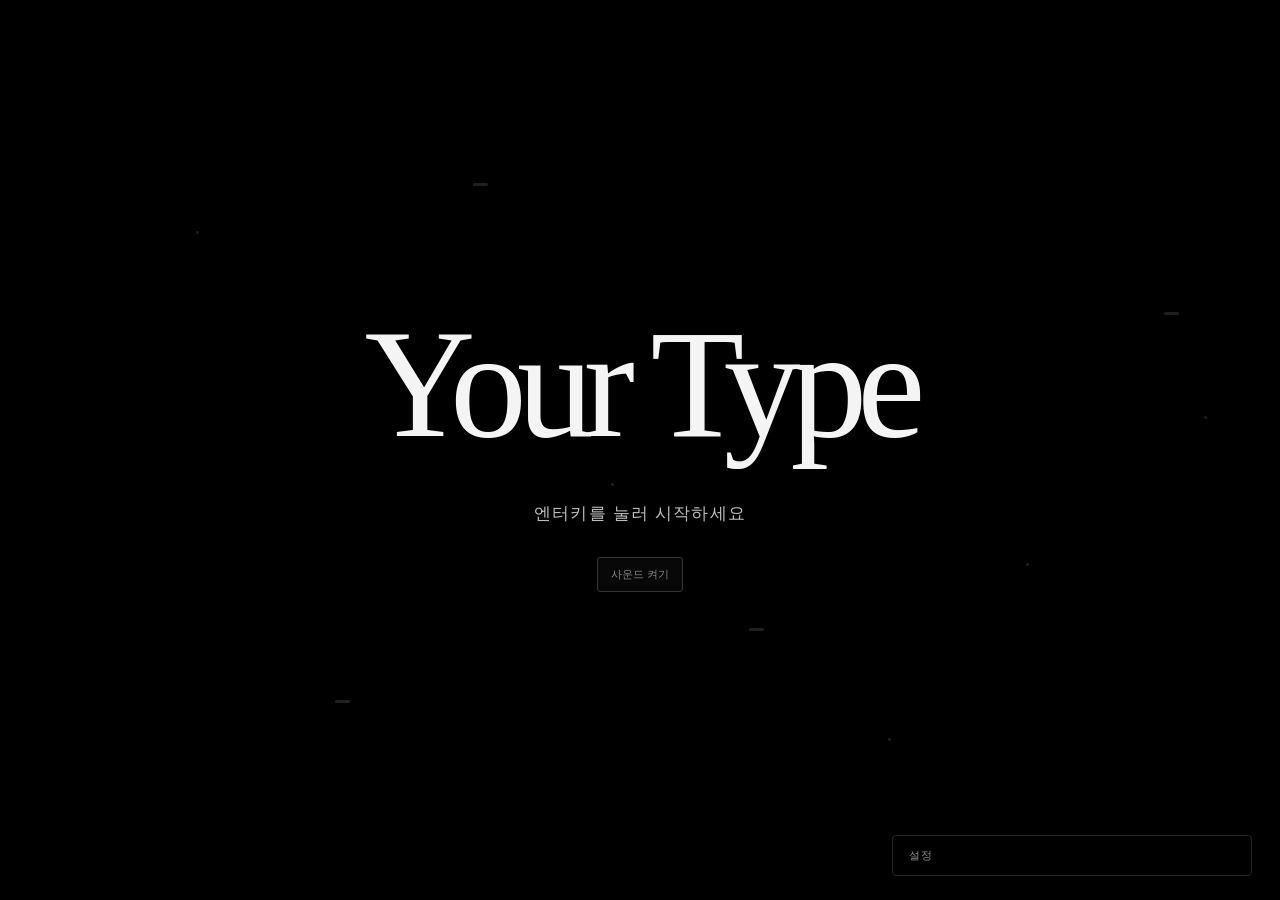
==== commit d8494304: "feat: build Your Type presentation flow and single-Enter submission" ====
--- a/index.html
+++ b/index.html
@@ -7,6 +7,7 @@
   <link rel="stylesheet" href="styles.css">
   <link rel="stylesheet" href="modes/soundscape.css">
   <link rel="stylesheet" href="modes/questions/style.css">
+  <link rel="stylesheet" href="modes/questions/type-style.css">
   <script src="assets/drums/embedded.js" defer></script>
   <script src="common/typing.js" defer></script><script src="common/audio.js" defer></script><script src="common/recording.js" defer></script><script src="modes/orchestra-audio.js" defer></script>
   <script src="modes/orchestra-handwriting.js" defer></script>
@@ -21,9 +22,16 @@
   <script src="modes/questions/morse.js" defer></script>
   <script src="modes/questions/data.js" defer></script>
   <script src="modes/questions/examples.js" defer></script>
+  <script src="modes/questions/dots.js" defer></script>
+  <script src="modes/questions/demo-seed.js" defer></script>
   <script src="modes/questions/audio.js" defer></script>
   <script src="modes/questions/visual.js" defer></script>
   <script src="modes/questions/controller.js" defer></script>
+  <script src="modes/questions/type-config.js" defer></script>
+  <script src="modes/questions/type-trim.js" defer></script>
+  <script src="modes/questions/type-sequence.js" defer></script>
+  <script src="modes/questions/type-sound.js" defer></script>
+  <script src="modes/questions/type-experience.js" defer></script>
   <script src="app.js" defer></script>
 </head>
 <body>
@@ -94,6 +102,33 @@
     </section>
     </div>
     <section id="mode-b" hidden aria-labelledby="q-title">
+      <div id="type-experience" data-state="main">
+        <section id="yt-main">
+          <div id="yt-decoration" aria-hidden="true"></div>
+          <div class="yt-brand"><h1>Your Type</h1><p>엔터키를 눌러 시작하세요</p><button id="yt-sound-enable">사운드 켜기</button></div>
+          <details id="yt-settings"><summary>설정</summary>
+            <label>답변 표현 <select id="yt-expression"><option selected value="dots">타이핑 점</option><option value="morse">모스</option></select></label>
+            <label><input type="checkbox" id="yt-include-demo" checked>더미 포함</label>
+            <div class="yt-setting-actions"><button id="yt-seed">10인 더미 추가</button><button id="yt-remove-demo">해당 더미만 삭제</button></div>
+            <p id="yt-demo-count"></p>
+            <label>마스터 음량 <input type="range" id="yt-volume" min="0" max="1" step=".01" value=".65"></label>
+            <label><input type="checkbox" id="yt-muted">음소거</label>
+            <div class="yt-setting-actions"><button id="yt-operator">기록 관리 · JSON</button><button id="yt-go-a">A · 인사 오케스트라</button></div>
+          </details>
+        </section>
+        <section id="yt-question" hidden>
+          <div class="yt-question-content"><h2 id="yt-prompt-ko"></h2><p id="yt-prompt-en" lang="en"></p>
+            <textarea id="yt-answer" rows="2" maxlength="240" autocomplete="off" autocapitalize="off" spellcheck="false" aria-label="답변. 작성 후 Enter로 제출합니다." disabled></textarea>
+          </div>
+        </section>
+        <section id="yt-processing" hidden><p class="yt-processing-label">처리중</p>
+          <div id="yt-processing-error" hidden><p id="yt-error-message" role="alert"></p><button id="yt-retry">다시 준비하기</button><button id="yt-backup">답변 JSON 보관</button></div>
+        </section>
+        <section id="yt-result" hidden aria-label="부호 그래픽 결과"><div id="yt-graphics"></div></section>
+        <section id="yt-ending" hidden><p id="yt-return-prompt" hidden>엔터키를 눌러 메인 화면으로 돌아가세요</p></section>
+        <p id="yt-feedback" role="status"></p>
+      </div>
+      <div id="q-operator" hidden><button id="yt-operator-back">← Your Type 메인</button>
       <div class="q-mode-heading"><span class="q-eyebrow">B / THREE QUESTIONS, YOUR TIME</span><h1 id="q-title">세 질문과 답변의 시간</h1><button id="q-cancel" hidden>체험 취소</button></div>
       <section id="q-waiting" class="q-centered">
         <p class="q-lead">어떤 답은 바로 떠오르고,<br>어떤 답은 시간이 필요합니다.</p>
@@ -121,21 +156,27 @@
         </div>
         <div class="q-presentation-controls">
           <label>비교 <select id="q-person"><option value="all">여러 관객 · 같은 질문 비교</option></select></label>
+          <label>표현 <select id="q-expression"><option value="morse">모스 모드</option><option value="dots">타이핑 점 모드</option></select></label>
+          <label>기록 <select id="q-data-filter"><option value="all">함께 보기</option><option value="demo">더미만 보기</option><option value="actual">실제만 보기</option></select></label>
+          <label>질문 <select id="q-question-selection"><option value="all">전체 질문</option><option value="Q1">Q1</option><option value="Q2">Q2</option><option value="Q3">Q3</option></select></label>
+          <label>점 확대 <select id="q-zoom" disabled><option value="1">1×</option><option value="2">2×</option><option value="4">4×</option><option value="8">8×</option></select></label>
           <label>시간축 <select id="q-axis"><option value="morse">모스 변환 결과</option><option value="original">원본 시간축</option></select></label>
           <label>공통 속도 <select id="q-speed"><option value=".5">0.5×</option><option selected value="1">1×</option><option value="2">2×</option><option value="4">4×</option></select></label><span id="q-rate">모든 질문 1×</span>
           <label>음량 <input id="q-volume" type="range" min="0" max="1" step=".01" value=".65"></label>
           <label><input id="q-follow" type="checkbox" checked>재생 위치 따라가기</label>
           <button id="q-play-all">Q1 → Q2 → Q3 듣기</button><button id="q-stop" disabled>정지</button><span id="q-audio-status" role="status">정지</span>
         </div>
-        <p class="q-small">같은 질문의 시작을 맞춥니다. 부호를 읽는 시간에 실제 침묵을 더한 변환이며 원본 타이핑의 실시간 복제는 아닙니다.<br>원본 시간축의 빗금은 포커스 이탈입니다. 미지원 문자는 ◇로 남깁니다. 긴 행은 가로로 이동할 수 있습니다.</p>
+        <p id="q-expression-note" class="q-small">같은 질문의 시작을 맞춥니다. 부호를 읽는 시간에 실제 침묵을 더한 변환이며 원본 타이핑의 실시간 복제는 아닙니다. 원본 시간축의 빗금은 포커스 이탈이며 미지원 문자는 ◇로 남깁니다. 긴 행은 가로로 이동할 수 있습니다.</p>
+        <p id="q-demo-notice" class="q-small" hidden>발표용 합성 데이터가 포함되어 있습니다. 실제 관객의 응답이나 일반적인 심리 패턴을 나타내지 않습니다.</p>
         <div id="q-board" aria-label="Q1 Q2 Q3 응답의 시간과 모스"></div><div id="q-own-details"></div>
       </section>
       <p id="q-feedback" role="status">한국어 또는 영어로, 당신의 시간에 답해 주세요.</p>
       <details id="q-tools"><summary>발표 · 운영 도구</summary>
-        <div class="q-actions"><button id="q-open-landscape">운영: 누적 풍경 보기</button><button id="q-load-examples">발표용 합성 예시 6명 불러오기</button><button id="q-remove-examples">합성 예시만 제거</button><button id="q-download">질문 기록 JSON 다운로드</button><button id="q-upload">질문 기록 JSON 불러오기</button><input id="q-file" type="file" accept=".json,application/json" hidden><button id="q-clear">질문 기록 전체 삭제</button></div>
+        <div class="q-actions"><button id="q-open-landscape">운영: 누적 풍경 보기</button><button id="q-seed-demo">발표용 합성 데이터 10명 등록</button><button id="q-remove-demo">발표 배치 10명만 제거</button><span id="q-demo-count"></span><button id="q-load-examples">기존 합성 예시 6명 불러오기</button><button id="q-remove-examples">기존 6명 예시만 제거</button><button id="q-download">질문 기록 JSON 다운로드</button><button id="q-upload">질문 기록 JSON 불러오기</button><input id="q-file" type="file" accept=".json,application/json" hidden><button id="q-clear">질문 기록 전체 삭제</button></div>
         <label><input id="q-show-original" type="checkbox">운영자 확인: 원문을 누적 화면에 표시</label>
         <p class="q-small">합성 예시의 대기와 멈춤은 설명을 위한 시나리오이며 실제 관객의 일반적 패턴을 주장하지 않습니다.<br>예시에는 Q1에 오래 멈추거나 Q3에 빠르게 답한 경우도 포함합니다. 이전 B 자료는 상단 ‘이전 B 실험’에서 열 수 있습니다.</p>
       </details>
+      </div>
     </section>
     <section id="mode-b-legacy" hidden class="soundscape-entry" aria-labelledby="b-title">
       <aside class="b-sidebar">
--- a/modes/questions/style.css
+++ b/modes/questions/style.css
@@ -71,3 +71,9 @@
 .q-review-details pre {font-size:10px;max-height:300px;overflow:auto;color:#aebeb1;}
 @media(max-width:1000px){#q-board{grid-template-columns:1fr;}.q-mode-heading{flex-wrap:wrap;}.q-mode-heading h1{flex-basis:70%;}.q-centered{padding:35px 0;}.q-result-toolbar{align-items:start;flex-direction:column;}}
 @media(prefers-reduced-motion:reduce){.q-current{animation:none;}}
+
+/* Fixed dot diameter. Only elapsed-time coordinates scale; overlap is honest. */
+.q-typing-dot{position:absolute;top:8px;left:0;width:4px;height:4px;border-radius:50%;background:#fff;display:block}
+.q-typing-dot.q-sounding{background:#aaffcf;box-shadow:0 0 7px #aaffcf}
+.q-timing-source{grid-column:2;color:#999;font-size:10px;line-height:1.3}
+#q-demo-count{font-size:12px;color:#c8c8c8}
--- a/modes/questions/type-style.css
+++ b/modes/questions/type-style.css
@@ -0,0 +1,44 @@
+body.type-audience{background:#000;color:#eee;color-scheme:dark}
+body.type-audience main{padding:0;max-width:none}
+body.type-audience #mode-nav,body.type-audience main>header,body.type-audience main>footer{display:none}
+body.type-audience #mode-b{min-height:100dvh;background:#000}
+#type-experience{min-height:100dvh;font-family:'Segoe UI','Malgun Gothic',sans-serif;background:#000}
+#type-experience section{background:#000}
+#yt-main,#yt-question,#yt-processing,#yt-result{position:relative;min-height:100dvh}
+.yt-brand{position:absolute;inset:0;display:flex;align-items:center;justify-content:center;flex-direction:column;z-index:1;pointer-events:none}
+.yt-brand h1{font:normal clamp(86px,12vw,180px)/1 Georgia,serif;letter-spacing:-.065em;margin:0 0 40px;color:#f4f4f4}
+.yt-brand p{font-size:17px;color:#bdbdbd;letter-spacing:.07em;margin:0 0 32px}
+#type-experience button,#type-experience select{background:#080808;border:1px solid #343434;color:#ccc;border-radius:3px;font:12px 'Segoe UI','Malgun Gothic',sans-serif;padding:9px 13px}
+#type-experience button:hover{background:#1a1a1a}
+#yt-sound-enable{pointer-events:auto;font-size:11px!important;color:#888!important}
+#yt-decoration{position:absolute;inset:0;overflow:hidden;pointer-events:none}
+#yt-decoration i{position:absolute;display:block;height:3px;background:#fff;opacity:.12;border-radius:2px}
+.yt-background-dot{width:3px}.yt-background-dash{width:15px}
+#yt-settings{position:absolute;bottom:24px;right:28px;z-index:3;width:min(360px,85vw);background:#000e;color:#8f8f8f;font-size:11px;border:1px solid #242424;border-radius:4px;padding:12px 16px}
+#yt-settings summary{cursor:pointer;user-select:none;list-style:none;letter-spacing:.1em}
+#yt-settings label{display:flex;align-items:center;gap:12px;margin:14px 0}
+#yt-settings select{margin-left:auto}
+#yt-settings input[type=range]{width:135px;accent-color:#aaa}
+.yt-setting-actions{display:flex;gap:8px;flex-wrap:wrap;margin:12px 0}
+#yt-demo-count{font-size:10px;color:#777;line-height:1.6}
+.yt-question-content{position:absolute;left:50%;top:46%;transform:translate(-50%,-50%);width:min(820px,84vw);text-align:center}
+#yt-prompt-ko{font-size:clamp(24px,3vw,38px);font-weight:400;line-height:1.8;margin:0 0 12px;word-break:keep-all;color:#eee}
+#yt-prompt-en{font:20px/1.7 Georgia,serif;color:#777;margin:0 0 54px}
+#yt-answer{box-sizing:border-box;width:100%;resize:none;border:0;border-bottom:1px solid #444;border-radius:0;background:#000;color:#eee;padding:18px 12px;outline:none;text-align:center;font:25px/1.8 'Segoe UI','Malgun Gothic',sans-serif}
+#yt-answer:focus{border-color:#aaa}
+#yt-processing{display:flex;flex-direction:column;align-items:center;justify-content:center;gap:24px}
+.yt-processing-label{font-size:28px;font-weight:300;letter-spacing:.18em;margin:0}
+#yt-processing-error{max-width:650px;font-size:13px;color:#aaa;line-height:1.8;text-align:center;padding:25px}
+#yt-feedback{position:fixed;left:12%;bottom:35px;width:60%;font-size:12px;color:#999;line-height:1.8;pointer-events:none;z-index:2}
+#yt-result{display:flex;align-items:center;justify-content:center}
+#yt-ending{min-height:100dvh;display:flex;align-items:center;justify-content:center;background:#000}
+#yt-return-prompt{font-size:17px;color:#bdbdbd;letter-spacing:.05em;text-align:center}
+#yt-graphics{width:84vw;max-height:90dvh;overflow-y:auto;scrollbar-width:none}
+#yt-graphics .q-row{display:block;padding:0;height:clamp(16px,calc(76dvh / var(--rows,1)),40px);min-height:0;border:0;background:#000;animation:none}
+#yt-graphics .q-row-scroll{height:100%;scrollbar-width:none}
+#yt-graphics .q-track{border:0}
+#yt-graphics .q-tone,#yt-graphics .q-typing-dot{background:#ddd;opacity:.55}
+#yt-graphics .q-sounding{background:#fff;opacity:1;box-shadow:0 0 7px #fff9}
+#yt-graphics .q-word-boundary,#yt-graphics .q-jamo-boundary{border:0}
+#yt-graphics .q-unsupported{color:#888}
+@media(prefers-reduced-motion:reduce){#yt-decoration{opacity:.5}}
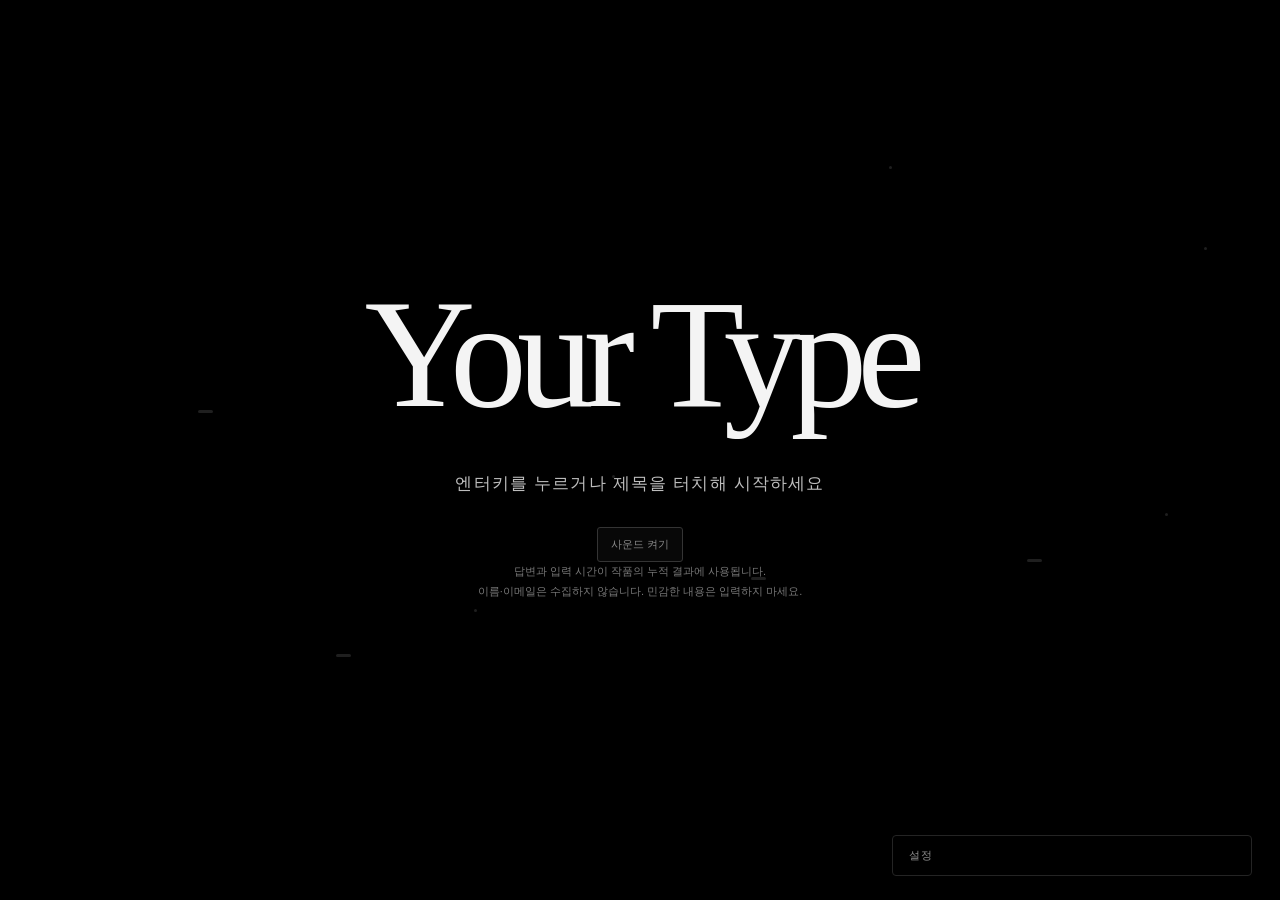
==== commit 1be88e85: "Update Site source" ====
--- a/index.html
+++ b/index.html
@@ -31,6 +31,7 @@
   <script src="modes/questions/type-trim.js" defer></script>
   <script src="modes/questions/type-sequence.js" defer></script>
   <script src="modes/questions/type-sound.js" defer></script>
+  <script src="modes/questions/type-online.js" defer></script>
   <script src="modes/questions/type-experience.js" defer></script>
   <script src="app.js" defer></script>
 </head>
@@ -105,7 +106,7 @@
       <div id="type-experience" data-state="main">
         <section id="yt-main">
           <div id="yt-decoration" aria-hidden="true"></div>
-          <div class="yt-brand"><h1>Your Type</h1><p>엔터키를 눌러 시작하세요</p><button id="yt-sound-enable">사운드 켜기</button></div>
+          <div class="yt-brand"><h1 id="yt-touch-start" role="button" tabindex="0" aria-label="Your Type 체험 시작">Your Type</h1><p>엔터키를 누르거나 제목을 터치해 시작하세요</p><button id="yt-sound-enable">사운드 켜기</button><p id="yt-consent">답변과 입력 시간이 작품의 누적 결과에 사용됩니다.<br>이름·이메일은 수집하지 않습니다. 민감한 내용은 입력하지 마세요.</p><p id="yt-online-status" role="status"></p><button id="yt-send-retry" hidden>미전송 기록 다시 보내기</button></div>
           <details id="yt-settings"><summary>설정</summary>
             <label>답변 표현 <select id="yt-expression"><option selected value="dots">타이핑 점</option><option value="morse">모스</option></select></label>
             <label><input type="checkbox" id="yt-include-demo" checked>더미 포함</label>
@@ -118,14 +119,15 @@
         </section>
         <section id="yt-question" hidden>
           <div class="yt-question-content"><h2 id="yt-prompt-ko"></h2><p id="yt-prompt-en" lang="en"></p>
-            <textarea id="yt-answer" rows="2" maxlength="240" autocomplete="off" autocapitalize="off" spellcheck="false" aria-label="답변. 작성 후 Enter로 제출합니다." disabled></textarea>
+            <textarea id="yt-answer" rows="2" maxlength="240" autocomplete="off" autocapitalize="off" spellcheck="false" aria-label="답변. 작성 후 Enter 또는 다음 버튼으로 제출합니다." disabled></textarea>
+            <button id="yt-next" disabled>다음</button>
           </div>
         </section>
         <section id="yt-processing" hidden><p class="yt-processing-label">처리중</p>
           <div id="yt-processing-error" hidden><p id="yt-error-message" role="alert"></p><button id="yt-retry">다시 준비하기</button><button id="yt-backup">답변 JSON 보관</button></div>
         </section>
         <section id="yt-result" hidden aria-label="부호 그래픽 결과"><div id="yt-graphics"></div></section>
-        <section id="yt-ending" hidden><p id="yt-return-prompt" hidden>엔터키를 눌러 메인 화면으로 돌아가세요</p></section>
+        <section id="yt-ending" hidden><button id="yt-return-prompt" hidden>엔터키를 누르거나 터치해 메인 화면으로 돌아가세요</button></section>
         <p id="yt-feedback" role="status"></p>
       </div>
       <div id="q-operator" hidden><button id="yt-operator-back">← Your Type 메인</button>
--- a/modes/questions/type-style.css
+++ b/modes/questions/type-style.css
@@ -42,3 +42,24 @@
 #yt-graphics .q-word-boundary,#yt-graphics .q-jamo-boundary{border:0}
 #yt-graphics .q-unsupported{color:#888}
 @media(prefers-reduced-motion:reduce){#yt-decoration{opacity:.5}}
+#yt-touch-start{pointer-events:auto;cursor:pointer}
+.yt-brand #yt-consent{max-width:460px;padding:0 22px;font-size:11px;line-height:1.8;letter-spacing:0;color:#777;text-align:center;margin:0 0 12px}
+.yt-brand #yt-online-status{font-size:11px;max-width:75vw;line-height:1.6;letter-spacing:0;color:#888;text-align:center;margin:0 0 8px}
+#yt-send-retry{pointer-events:auto}
+#yt-next{margin-top:20px;min-width:80px;min-height:42px}
+#type-experience #yt-return-prompt{border:0;background:#000;font-size:15px;padding:24px}
+.type-public #yt-settings .yt-setting-actions,.type-public #yt-demo-count,.type-public #yt-settings label:has(#yt-include-demo){display:none}
+.type-public #q-operator{display:none!important}
+#yt-question{min-height:var(--yt-viewport-height,100dvh)}
+@media(max-width:600px),(max-height:600px){
+  .yt-brand h1{font-size:clamp(64px,18vw,110px);margin-bottom:24px}
+  .yt-brand p{font-size:13px;margin-bottom:22px}
+  #yt-settings{bottom:12px;right:12px;width:min(310px,80vw)}
+  .yt-question-content{position:relative;left:auto;top:auto;transform:none;margin:0 auto;width:88vw;padding:24px 0 28px}
+  #yt-question{display:flex;align-items:center;justify-content:center}
+  #yt-prompt-ko{font-size:22px;line-height:1.6}
+  #yt-prompt-en{font-size:15px;line-height:1.5;margin-bottom:18px}
+  #yt-answer{font-size:20px;line-height:1.6;padding:10px 6px}
+  #yt-feedback{left:6%;width:88%;bottom:12px;font-size:11px}
+  .yt-brand #yt-consent{max-width:300px;font-size:10px}
+}
